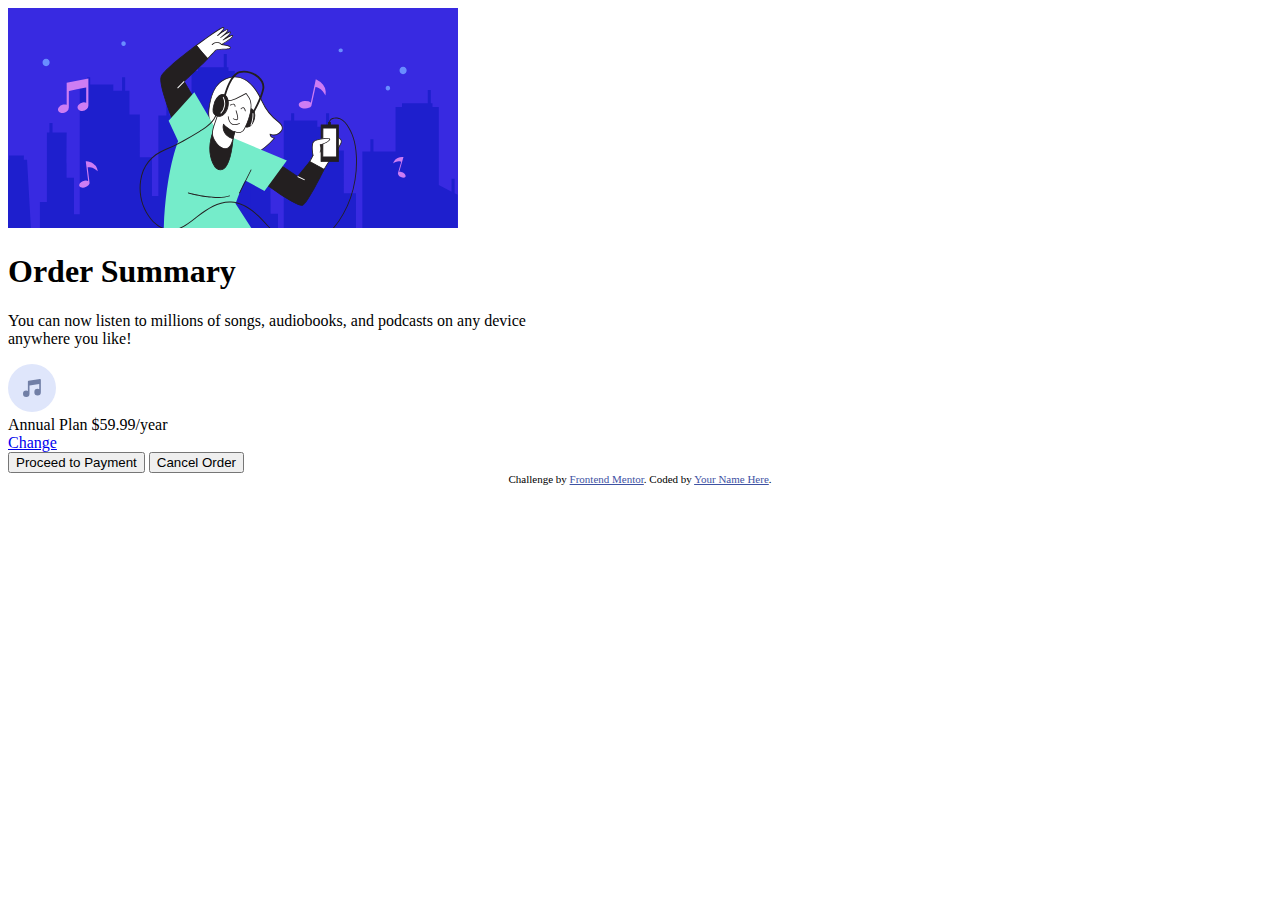
==== index.html @ 2051d8ba "initial commit" ====
<!DOCTYPE html>
<html lang="en">

<head>
  <meta charset="UTF-8">
  <meta name="viewport" content="width=device-width, initial-scale=1.0">
  <!-- displays site properly based on user's device -->

  <link rel="icon" type="image/png" sizes="32x32" href="./images/favicon-32x32.png">

  <title>Frontend Mentor | Order summary card</title>
  <link rel="stylesheet" type="text/css" href="/order-summary-component-main/css/index.css">
  <link rel="preconnect" href="https://fonts.googleapis.com">
  <link rel="preconnect" href="https://fonts.gstatic.com" crossorigin>
  <link href="https://fonts.googleapis.com/css2?family=Red+Hat+Display:wght@500;700;900&display=swap" rel="stylesheet">

  <!-- Feel free to remove these styles or customise in your own stylesheet 👍 -->
  <style>
    .attribution {
      font-size: 11px;
      text-align: center;
    }

    .attribution a {
      color: hsl(228, 45%, 44%);
    }
  </style>
</head>

<body>
  <div class="content">

    <div class="caixadetexto">
      <div class="imagem">
        <img class="ilustracao" src="./images/illustration-hero.svg">
      </div>
      <h1>Order Summary</h1>
      <p class="texto">You can now listen to millions of songs, audiobooks, and podcasts on any device<br>anywhere you
        like! </p>


      <div class="assinatura">
        <img class="icone " src="./images/icon-music.svg">
        <div class="text-container">
          <span class="ano">Annual Plan</span>
          <span class="valor">$59.99/year</span>
        </div>

        <div class="container-confirme"><a class="confirme" href="#">Change</a></div>
      </div>
      <div class="botoes">
        <button class="botaoum">
          Proceed to Payment
        </button>

        <button class="botaodois">
          Cancel Order
        </button>
      </div>
    </div>
  </div>
  <div class="attribution">
    Challenge by <a href="https://www.frontendmentor.io?ref=challenge" target="_blank">Frontend Mentor</a>.
    Coded by <a href="#">Your Name Here</a>.
  </div>
</body>

</html>
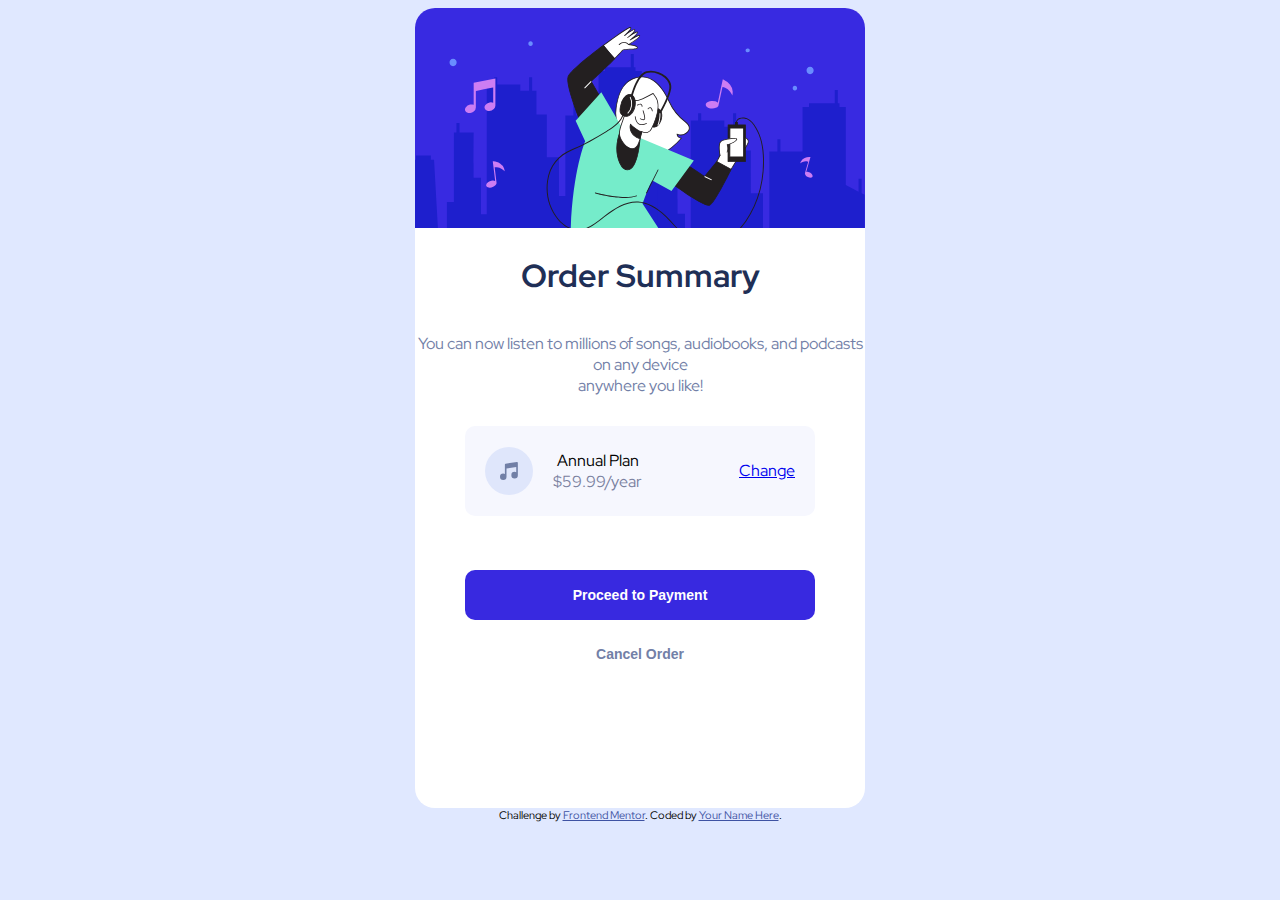
==== commit 3e48404a: "fix link reference" ====
--- a/index.html
+++ b/index.html
@@ -9,7 +9,7 @@
   <link rel="icon" type="image/png" sizes="32x32" href="./images/favicon-32x32.png">
 
   <title>Frontend Mentor | Order summary card</title>
-  <link rel="stylesheet" type="text/css" href="/order-summary-component-main/css/index.css">
+  <link rel="stylesheet" type="text/css" href="./css/index.css">
   <link rel="preconnect" href="https://fonts.googleapis.com">
   <link rel="preconnect" href="https://fonts.gstatic.com" crossorigin>
   <link href="https://fonts.googleapis.com/css2?family=Red+Hat+Display:wght@500;700;900&display=swap" rel="stylesheet">
--- a/css/index.css
+++ b/css/index.css
@@ -0,0 +1,126 @@
+    body {
+        background-image: url("/order-summary-component-main/images/pattern-background-desktop.svg"); 
+        background-size: 100%;
+        background-repeat: no-repeat;
+        background-color: hsl(225, 100%, 94%);
+        font-family: 'Red Hat Display';
+    
+    }
+
+
+    .content {
+        width: 100%;
+        display: flex;
+        align-items: center;
+        justify-content: center;
+        
+    }
+
+    .caixadetexto {
+        text-align: center;
+        font-size:16px;
+        background-color: hsl(0, 0%, 100%);
+        border-radius: 20px;
+        width: 450px;
+        height: 800px;
+
+    }
+
+    h1 {
+        color:hsl(223, 47%, 23%);
+        padding-bottom: 14px;
+    }
+
+    .texto {
+        color: hsl(224, 23%, 55%);
+        padding-bottom: 14px;
+    }
+
+    .assinatura {
+        background-color: hsl(230, 75%, 98%);
+        display: flex;
+        align-items: center;
+        height: 90px;
+        width:350px;
+        margin:0 auto;
+        border-radius: 10px;
+
+    }
+
+
+    .icone {
+        padding:20px;
+
+    }
+    .text-container span {
+        display:block; 
+
+    }
+
+    .valor {
+        color: hsl(228, 16%, 55%);
+    }
+
+    .container-confirme {
+        margin-right: 20px;
+        margin-left: auto;
+
+    }
+
+    .confirme:hover {
+        color: hsl(224, 23%, 55%);
+        text-decoration: none;
+    }
+
+    .botaoum {
+        background-color: hsl(245, 75%, 52%);
+        color:#FFF ;
+        height: 50px;
+        width: 350px;
+        border-radius: 10px;
+        border: none;
+        font-weight: 700;
+        font-size: 14px;
+        cursor:pointer;
+    }
+
+    .botaoum:hover {
+        background-color: hsl(224, 23%, 55%);
+    }
+
+    .botaodois {
+        background-color: transparent;
+        color: hsl(224, 23%, 55%);
+        height: 50px;
+        width: 350px;
+        border: none;
+        padding-top:20px;
+        font-weight: 700;
+        font-size:14px;
+        cursor:pointer;
+    }
+
+    .botaoum:hover {
+        background-color: hsl(245, 83%, 68%);
+
+    }
+
+    .botaodois:hover {
+        color:hsl(227, 43%, 18%);
+    }
+
+    .ilustracao {
+        border-radius: 20px 20px 0 0;
+    }
+
+    .botoes {
+    display: flex;
+    flex-direction: column;
+    align-items: center;
+    padding-top: 54px;
+    }
+    
+
+
+    
+
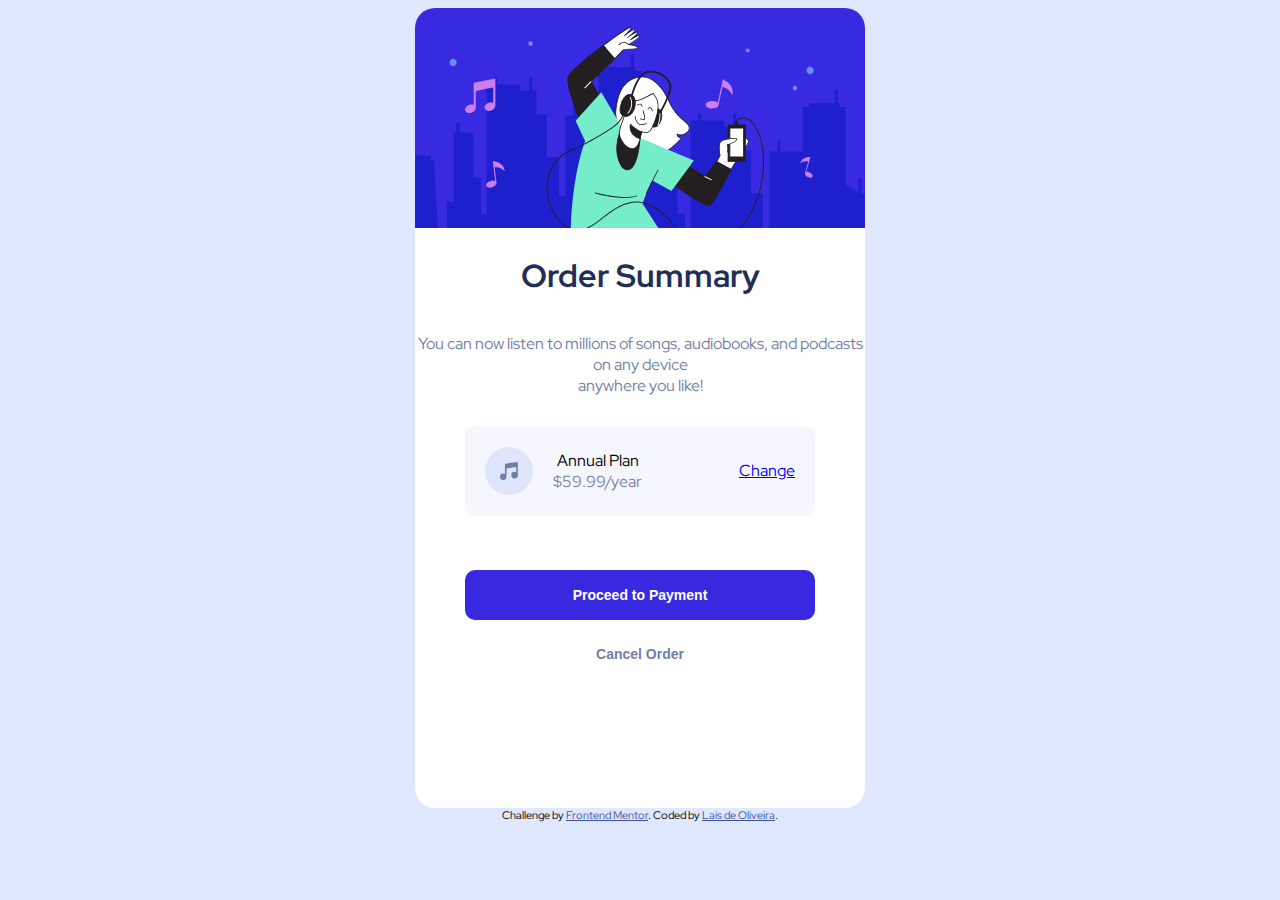
==== commit 37dee518: "Fix github link" ====
--- a/index.html
+++ b/index.html
@@ -35,8 +35,9 @@
         <img class="ilustracao" src="./images/illustration-hero.svg">
       </div>
       <h1>Order Summary</h1>
-      <p class="texto">You can now listen to millions of songs, audiobooks, and podcasts on any device<br>anywhere you
-        like! </p>
+      <p class="texto">You can now listen to millions of 
+        songs, audiobooks, and podcasts on 
+        any device<br>anywhere you like! </p>
 
 
       <div class="assinatura">
@@ -61,7 +62,7 @@
   </div>
   <div class="attribution">
     Challenge by <a href="https://www.frontendmentor.io?ref=challenge" target="_blank">Frontend Mentor</a>.
-    Coded by <a href="#">Your Name Here</a>.
+    Coded by <a href="https://github.com/sanolilais">Lais de Oliveira</a>.
   </div>
 </body>
 
